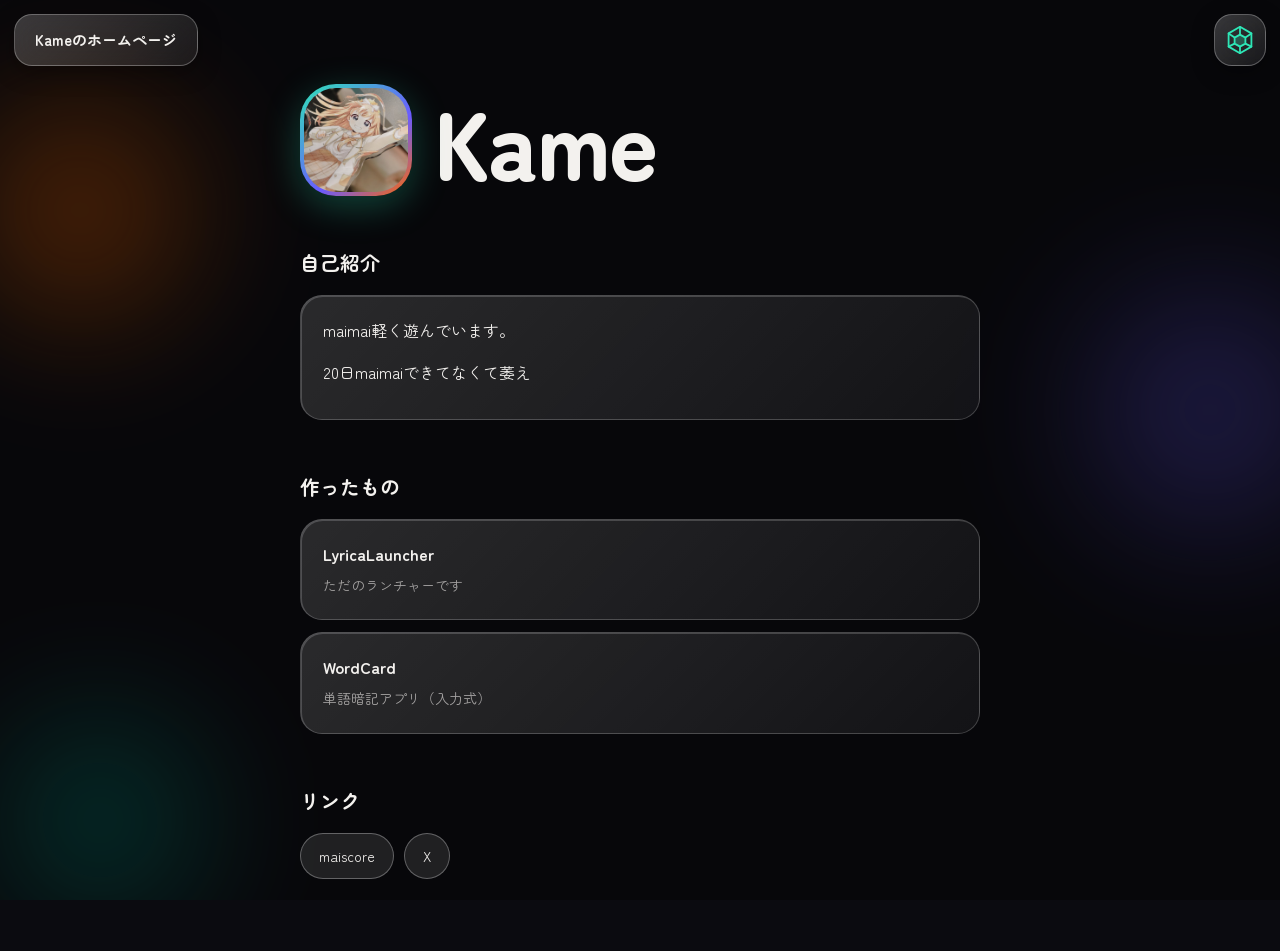
==== index.html @ bab58c32 "Update index.html" ====
<!doctype html>
<html lang="ja">
<head>
<link rel="icon" type="image/png" href="favicon.png">
<meta charset="utf-8">
<meta name="viewport" content="width=device-width,initial-scale=1,viewport-fit=cover">
<meta name="theme-color" content="#0b0b10">
<title>Kame</title>
<meta name="description" content="Kame の自己紹介ページ">
<link rel="preconnect" href="https://fonts.googleapis.com">
<link rel="preconnect" href="https://fonts.gstatic.com" crossorigin>
<link href="https://fonts.googleapis.com/css2?family=Zen+Maru+Gothic:wght@500;700;900&display=swap" rel="stylesheet">
<link rel="stylesheet" href="style.css">
</head>
<body>
<div class="bg" aria-hidden="true"><i></i><i></i><i></i></div>
<main id="top">
  <div class="hero">
    <!-- アイコン。ここを5回続けてタップすると隠しページへ -->
    <button class="avatar" id="shell" type="button" aria-label="Kame のアイコン">
      <img src="icon.jpg" width="104" height="104" alt="">
    </button>
    <h1>Kame</h1>
  </div>
  <p class="lead"></p>

  <h2 id="about">自己紹介</h2>
  <div class="glass">
    <p>maimai軽く遊んでいます。</p>
    <p>20日maimaiできてなくて萎え</p>
  </div>

  <h2 id="works">作ったもの</h2>
  <ul class="list">
    <li class="glass"><b>LyricaLauncher</b><span>ただのランチャーです</span></li>
    <li class="glass"><b>WordCard</b><span>単語暗記アプリ（入力式）</span></li>
  </ul>

  <h2>リンク</h2>
  <div class="links">
    <a class="pill" href="https://maiscore.net/user/kameeeee" target="_blank" rel="noopener">maiscore</a>
    <a class="pill" href="https://x.com/Kamekun242">X</a>
  </div>
</main>
<script>
// 隠しページへの入口: 甲羅を3秒以内に5回タップ
const SECRET = "kamestore-x7q2.html"; // 隠しページのファイル名(変えたらここも)
let taps = [];
document.getElementById("shell").addEventListener("click", () => {
  const now = Date.now();
  taps = taps.filter(t => now - t < 3000).concat(now);
  if (taps.length >= 5) location.href = SECRET;
});

</script>
<script src="menu.js"></script>
</body>
</html>
---- style.css ----
:root{--ink:#0b0b10;--text:#f3f1ee;--dim:rgba(243,241,238,.62);--accent:#2ee6b6;--accent-ink:#04231b;--glass-a:rgba(255,255,255,.14);--glass-b:rgba(255,255,255,.05);}
*{box-sizing:border-box}
html{color-scheme:dark;scroll-behavior:smooth;-webkit-text-size-adjust:100%;text-size-adjust:100%;scroll-padding-top:84px}
html.menu-open{overflow:hidden}
body{margin:0;min-height:100vh;min-height:100svh;background:var(--ink);color:var(--text);font-family:"Zen Maru Gothic","Hiragino Maru Gothic ProN","Hiragino Sans","Noto Sans JP",system-ui,sans-serif;line-height:1.85;-webkit-font-smoothing:antialiased;overflow-x:hidden}
/* 背景: ぼかした色のにじみ(アプリと同じ) */
.bg{position:fixed;inset:0;z-index:-1;overflow:hidden;background:var(--ink)}
.bg i{position:absolute;border-radius:50%;filter:blur(60px);will-change:transform}
/* Kame Store アプリと同じ配置・大きさ・濃さのにじみ */
.bg i:nth-child(1){width:340px;height:340px;left:-90px;top:40px;background:radial-gradient(closest-side,rgba(255,106,0,.55),rgba(255,106,0,0))}
.bg i:nth-child(2){width:380px;height:380px;right:-120px;top:calc(50% - 230px);background:radial-gradient(closest-side,rgba(106,91,255,.45),rgba(106,91,255,0))}
.bg i:nth-child(3){width:320px;height:320px;left:-60px;bottom:-80px;background:radial-gradient(closest-side,rgba(0,194,168,.40),rgba(0,194,168,0))}
.bg::after{content:"";position:absolute;inset:0;background:rgba(0,0,0,.35)}
main{width:min(680px,100% - 40px - env(safe-area-inset-left) - env(safe-area-inset-right));margin:0 auto;padding:56px 0 72px}
a{color:var(--accent);text-underline-offset:3px}
a:focus-visible,button:focus-visible{outline:2px solid var(--accent);outline-offset:3px;border-radius:8px}
.glass{border-radius:22px;padding:20px 22px;background:linear-gradient(135deg,var(--glass-a),var(--glass-b));border:1px solid rgba(255,255,255,.2);box-shadow:inset 1px 1px 0 rgba(255,255,255,.18)}
h1{font-size:clamp(64px,19vw,112px);line-height:1;margin:0;font-weight:900;letter-spacing:-.02em}
h2{font-size:20px;margin:48px 0 14px;font-weight:700}
p{margin:0 0 12px}
.lead{font-size:18px;color:var(--dim);margin-top:14px}
.hero{display:flex;align-items:center;gap:22px;margin-bottom:8px}
.hero h1{font-size:clamp(52px,15vw,96px)}
.avatar{position:relative;flex:none;width:112px;height:112px;padding:4px;border:0;border-radius:36px;cursor:default;-webkit-tap-highlight-color:transparent;background:linear-gradient(140deg,#2ee6b6,#6a5bff 60%,#ff6a00);box-shadow:0 10px 36px rgba(46,230,182,.28),0 2px 8px rgba(0,0,0,.4)}
.avatar img{display:block;width:100%;height:100%;border-radius:32px;object-fit:cover;background:#1a1a22}

.list{display:grid;gap:12px;padding:0;margin:0;list-style:none}
.list b{display:block;font-size:16px}
.list span{color:var(--dim);font-size:14px}
.links{display:flex;flex-wrap:wrap;gap:10px}
.pill{display:inline-block;padding:9px 18px;border-radius:50px;border:1px solid rgba(255,255,255,.3);background:rgba(255,255,255,.1);color:var(--text);text-decoration:none;font-size:14px}
.btn{display:block;text-align:center;padding:15px 22px;border-radius:50px;background:var(--accent);color:var(--accent-ink);font-weight:900;font-size:17px;text-decoration:none}
.steps{padding-left:1.4em;margin:0}
.steps li{margin-bottom:8px}
.meta{display:grid;grid-template-columns:auto 1fr;gap:6px 16px;font-size:13px;color:var(--dim);margin:0}
.meta dt{white-space:nowrap}.meta dd{margin:0;word-break:break-all;color:var(--text)}
.app{display:flex;align-items:center;gap:18px;margin-bottom:22px}
.icon{flex:none;width:84px;height:84px;border-radius:24px;display:grid;place-items:center;font-size:42px;font-weight:900;color:#fff;background:linear-gradient(135deg,#ff6a00,#ff9e40)}
.app h1{font-size:34px}
.app p{margin:0;color:var(--dim);font-size:14px}
.back{display:inline-block;margin-bottom:28px;font-size:14px}

/* メニュー(右上の甲羅) */
.menu{position:fixed;top:max(14px,env(safe-area-inset-top));right:max(14px,env(safe-area-inset-right));z-index:10}
.menu-btn{position:relative;z-index:2;display:grid;place-items:center;width:52px;height:52px;padding:0;border-radius:18px;border:1px solid rgba(255,255,255,.28);background:linear-gradient(135deg,rgba(255,255,255,.2),rgba(255,255,255,.07));-webkit-backdrop-filter:blur(14px);backdrop-filter:blur(14px);cursor:pointer;box-shadow:0 6px 22px rgba(0,0,0,.35)}
.menu-btn svg{width:30px;height:30px}
.menu-btn .core{fill:rgba(46,230,182,.25);transition:fill .2s}
.menu-btn[aria-expanded="true"] .core{fill:#2ee6b6}
.menu-panel{z-index:1;position:absolute;top:60px;right:0;min-width:200px;padding:8px;border-radius:20px;border:1px solid rgba(255,255,255,.25);background:rgba(20,20,28,.72);-webkit-backdrop-filter:blur(20px);backdrop-filter:blur(20px);box-shadow:0 14px 40px rgba(0,0,0,.5)}
.menu-panel[hidden]{display:none}
.menu-panel a{display:block;padding:11px 16px;border-radius:12px;color:var(--text);text-decoration:none;font-size:15px}
.menu-panel a:hover,.menu-panel a:focus-visible{background:rgba(255,255,255,.1)}
.menu-panel hr{border:0;border-top:1px solid rgba(255,255,255,.14);margin:6px 8px}
@media (prefers-reduced-motion:no-preference){.menu-panel{animation:pop .16s ease-out}@keyframes pop{from{opacity:0;transform:translateY(-6px) scale(.97)}}}
.menu + main{padding-top:84px}

/* 長い文字列でレイアウトが崩れないように */
.glass,.pill{overflow-wrap:anywhere}
.pill{min-height:44px;line-height:26px}

/* ===== スマホ向け ===== */
@media (max-width:640px){
  main{padding:40px 0 56px}
  .menu + main{padding-top:84px}
  .hero{gap:16px}
  .avatar{width:92px;height:92px;border-radius:30px}
  .avatar img{border-radius:26px}
  h2{font-size:19px;margin:36px 0 12px}
  .glass{padding:16px 18px;border-radius:20px}
  .bg i{filter:blur(40px)}

  .menu-btn{width:56px;height:56px;border-radius:20px}
  .menu-btn svg{width:32px;height:32px}

  /* メニュー: 全画面表示 */
  .menu-panel{
    position:fixed;inset:0;min-width:0;
    display:flex;flex-direction:column;justify-content:center;justify-content:safe center;gap:4px;
    padding:calc(88px + env(safe-area-inset-top)) max(28px,env(safe-area-inset-right)) calc(40px + env(safe-area-inset-bottom)) max(28px,env(safe-area-inset-left));
    border:0;border-radius:0;
    background:rgba(11,11,16,.88);
    -webkit-backdrop-filter:blur(28px);backdrop-filter:blur(28px);
    box-shadow:none;overflow-y:auto;
  }
  .menu-panel[hidden]{display:none}
  .menu-panel a{padding:16px 20px;border-radius:18px;font-size:24px;font-weight:700;text-align:center}
  .menu-panel a:active{background:rgba(255,255,255,.12)}
  .menu-panel hr{margin:12px 24px}
  .menu-panel a[target]{font-size:19px;font-weight:500;color:var(--dim)}
}
@media (max-width:640px) and (prefers-reduced-motion:no-preference){
  .menu-panel{animation:fade .18s ease-out}
  @keyframes fade{from{opacity:0}}
}

/* ブログ */
.post{margin-bottom:12px}
.post time{display:block;color:var(--dim);font-size:12px;line-height:1.4}
.post h3{margin:4px 0 8px;font-size:17px;line-height:1.5}
.post p:last-child{margin-bottom:0}

/* maimai・好きなもの */
.sub{font-size:clamp(40px,12vw,64px)}
.meta-card .meta{font-size:14px;gap:8px 18px}
.tags{display:flex;flex-wrap:wrap;gap:8px;padding:0;margin:0;list-style:none}
.tags li{padding:6px 14px;border-radius:50px;border:1px solid rgba(255,255,255,.25);background:rgba(255,255,255,.08);font-size:14px}
.check{padding:0;margin:0;list-style:none}
.check li{margin-bottom:6px}
.check li::before{content:"□ ";color:var(--accent)}
.check li.done{color:var(--dim);text-decoration:line-through}
.check li.done::before{content:"■ "}

/* 左上のサイト名(メニューボタンと同じ高さ) */
.brand{position:fixed;top:max(14px,env(safe-area-inset-top));left:max(14px,env(safe-area-inset-left));z-index:9;display:flex;align-items:center;height:52px;padding:0 20px;border-radius:18px;border:1px solid rgba(255,255,255,.28);background:linear-gradient(135deg,rgba(255,255,255,.2),rgba(255,255,255,.07));-webkit-backdrop-filter:blur(14px);backdrop-filter:blur(14px);box-shadow:0 6px 22px rgba(0,0,0,.35);color:var(--text);text-decoration:none;font-weight:700;font-size:15px;white-space:nowrap}
@media (max-width:640px){.brand{height:56px;border-radius:20px;padding:0 18px;font-size:14px}}

.menu-panel a[aria-current="page"]{color:var(--accent)}

/* maimai: 曲カード(ジャケット + 開くと詳細) */
.song{padding:0;overflow:hidden}
.song summary{display:flex;align-items:center;gap:14px;padding:12px 18px 12px 12px;cursor:pointer;list-style:none;-webkit-tap-highlight-color:transparent}
.song summary::-webkit-details-marker{display:none}
.song summary::after{content:"";flex:none;width:8px;height:8px;margin-left:auto;border-right:2px solid var(--dim);border-bottom:2px solid var(--dim);transform:rotate(45deg);transition:transform .2s}
.song[open] summary::after{transform:rotate(-135deg)}
.song-cover{position:relative;flex:none;width:64px;height:64px;border-radius:14px;overflow:hidden;display:grid;place-items:center;font-size:26px;color:rgba(255,255,255,.85);background:linear-gradient(135deg,rgba(106,91,255,.6),rgba(46,230,182,.45));box-shadow:0 4px 14px rgba(0,0,0,.35)}
.song-cover img{position:absolute;inset:0;width:100%;height:100%;object-fit:cover}
.song-title{flex:1;min-width:0}
.song-title b{overflow-wrap:anywhere;line-height:1.5}
.song-body{padding:2px 18px 18px;border-top:1px solid rgba(255,255,255,.12)}
.song-body .meta{margin:14px 0 10px;font-size:14px;gap:8px 18px}
.song-body p{margin:0;font-size:14px;color:var(--dim)}

/* ガジェット一覧：画像を1枚ずつ表示 */
.gadget-list{gap:12px}
.gadget-card{display:flex;align-items:center;gap:16px;min-height:116px;padding:14px;overflow:hidden}
.gadget-photo{position:relative;flex:none;width:88px;height:88px;border-radius:22px;overflow:hidden;display:grid;place-items:center;background:linear-gradient(135deg,rgba(106,91,255,.7),rgba(46,230,182,.55));box-shadow:0 4px 14px rgba(0,0,0,.28)}
.gadget-photo img{position:absolute;inset:0;width:100%;height:100%;object-fit:cover}
.gadget-fallback{font-size:34px;line-height:1}
.gadget-info{min-width:0;display:flex;flex-direction:column;gap:2px}
.gadget-info b{display:block;font-size:16px;line-height:1.5;overflow-wrap:anywhere}
.gadget-info span{color:var(--dim);font-size:14px;overflow-wrap:anywhere}
@media(max-width:640px){.gadget-card{min-height:104px;padding:12px;gap:14px}.gadget-photo{width:76px;height:76px;border-radius:20px}.gadget-info b{font-size:15px}}
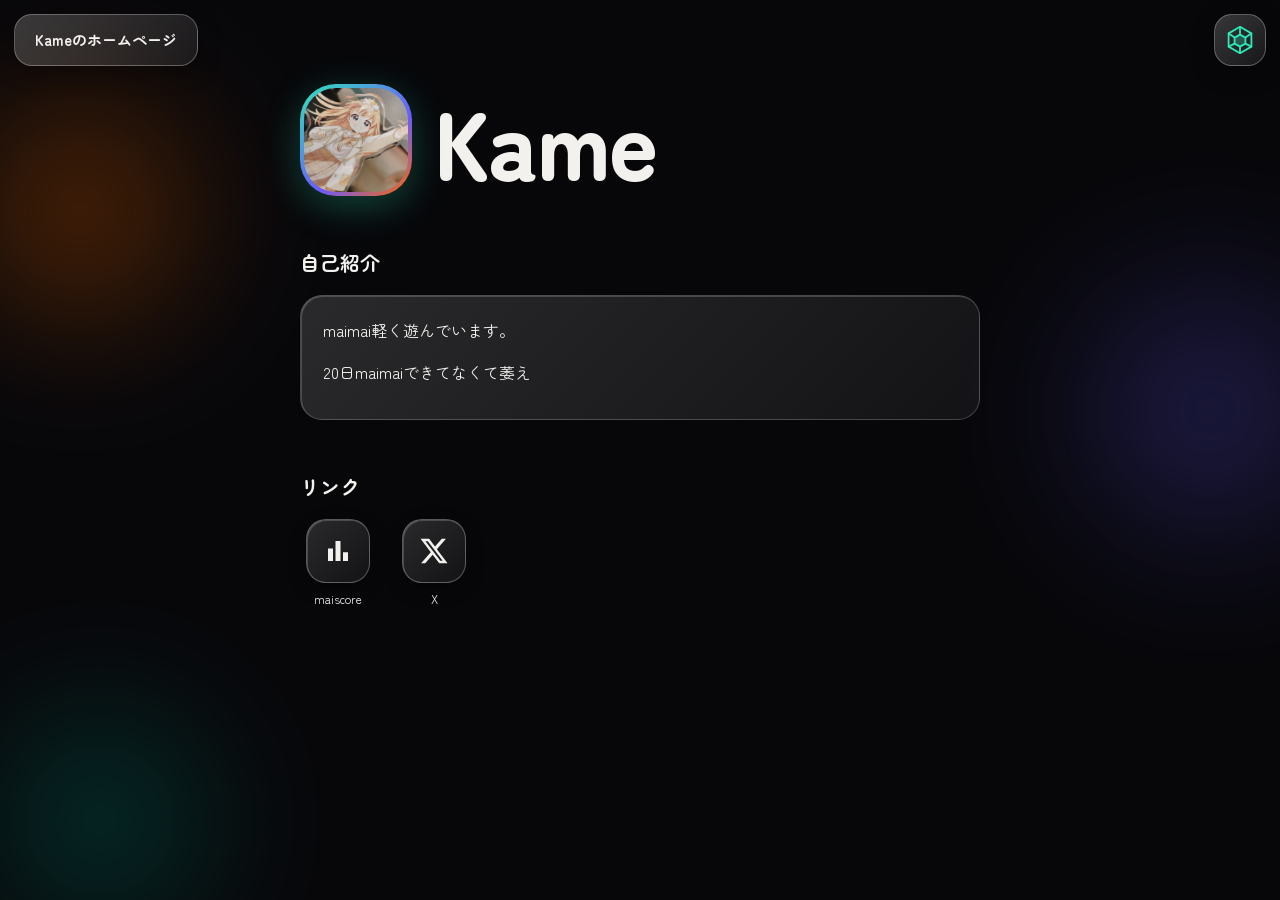
==== commit b641ee9a: "Add files via upload" ====
--- a/index.html
+++ b/index.html
@@ -30,16 +30,11 @@
     <p>20日maimaiできてなくて萎え</p>
   </div>
 
-  <h2 id="works">作ったもの</h2>
-  <ul class="list">
-    <li class="glass"><b>LyricaLauncher</b><span>ただのランチャーです</span></li>
-    <li class="glass"><b>WordCard</b><span>単語暗記アプリ（入力式）</span></li>
-  </ul>
-
   <h2>リンク</h2>
-  <div class="links">
-    <a class="pill" href="https://maiscore.net/user/kameeeee" target="_blank" rel="noopener">maiscore</a>
-    <a class="pill" href="https://x.com/Kamekun242">X</a>
+  <div class="link-tiles">
+    <!-- アイコンを画像にしたいときは、svg の代わりに <img src="icons/名前.png" alt=""> を入れてください -->
+    <a class="tile" href="https://maiscore.net/user/kameeeee" target="_blank" rel="noopener"><span class="tile-ico"><svg viewBox="0 0 24 24" aria-hidden="true"><path d="M4 20V10h4v10zm6 0V4h4v16zm6 0v-7h4v7z"/></svg></span><span>maiscore</span></a>
+    <a class="tile" href="https://x.com/Kamekun242" target="_blank" rel="noopener"><span class="tile-ico"><svg viewBox="0 0 24 24" aria-hidden="true"><path d="M18.244 2.25h3.308l-7.227 8.26 8.502 11.24H16.17l-5.214-6.817L4.99 21.75H1.68l7.73-8.835L1.254 2.25H8.08l4.713 6.231zm-1.161 17.52h1.833L7.084 4.126H5.117z"/></svg></span><span>X</span></a>
   </div>
 </main>
 <script>
@@ -53,6 +48,6 @@
 });
 
 </script>
-<script src="menu.js"></script>
+<script src="menu.js?v=5"></script>
 </body>
 </html>
--- a/style.css
+++ b/style.css
@@ -141,3 +141,32 @@
 .gadget-info span{color:var(--dim);font-size:14px;overflow-wrap:anywhere}
 @media(max-width:640px){.gadget-card{min-height:104px;padding:12px;gap:14px}.gadget-photo{width:76px;height:76px;border-radius:20px}.gadget-info b{font-size:15px}}
 
+
+/* maimai: レーティング表 */
+.rt-sum{display:flex;align-items:baseline;justify-content:space-between;gap:12px;flex-wrap:wrap}
+.rt-sum b{font-size:34px;line-height:1.2;font-weight:900;color:var(--accent)}
+.rt-sum span{font-size:13px;color:var(--dim)}
+.rt-group{padding:0;overflow:hidden;margin-top:12px}
+.rt-group summary{display:flex;align-items:center;gap:10px;padding:14px 18px;cursor:pointer;list-style:none;font-weight:700;-webkit-tap-highlight-color:transparent}
+.rt-group summary::-webkit-details-marker{display:none}
+.rt-group summary small{margin-left:auto;font-weight:500;color:var(--dim);font-size:13px}
+.rt-group summary::after{content:"";flex:none;width:8px;height:8px;border-right:2px solid var(--dim);border-bottom:2px solid var(--dim);transform:rotate(45deg);transition:transform .2s}
+.rt-group[open] summary::after{transform:rotate(-135deg)}
+.rt-list{margin:0;padding:0 0 6px;list-style:none;border-top:1px solid rgba(255,255,255,.12)}
+.rt-list li{display:grid;grid-template-columns:28px 1fr auto;align-items:center;gap:10px;padding:10px 18px;border-bottom:1px solid rgba(255,255,255,.07)}
+.rt-list li:last-child{border-bottom:0}
+.rt-n{font-size:12px;color:var(--dim);text-align:right}
+.rt-t{min-width:0}
+.rt-t b{display:block;font-size:15px;line-height:1.45;overflow-wrap:anywhere}
+.rt-t span{font-size:12px;color:var(--dim)}
+.rt-t em{font-style:normal;color:var(--accent);font-weight:700;margin-left:4px}
+.rt-v{font-size:20px;font-weight:900;font-variant-numeric:tabular-nums}
+.rt-note{font-size:12px;color:var(--dim);margin:10px 4px 0}
+
+/* リンク: アイコン + 下に名前 */
+.link-tiles{display:flex;flex-wrap:wrap;gap:20px}
+.tile{display:flex;flex-direction:column;align-items:center;gap:8px;width:76px;color:var(--text);text-decoration:none;font-size:12px;line-height:1.3;text-align:center;-webkit-tap-highlight-color:transparent}
+.tile-ico{display:grid;place-items:center;width:64px;height:64px;border-radius:20px;overflow:hidden;border:1px solid rgba(255,255,255,.28);background:linear-gradient(135deg,var(--glass-a),var(--glass-b));box-shadow:inset 1px 1px 0 rgba(255,255,255,.18),0 6px 18px rgba(0,0,0,.3);transition:transform .15s}
+.tile:active .tile-ico{transform:scale(.93)}
+.tile-ico svg{width:30px;height:30px;fill:currentColor}
+.tile-ico img{width:100%;height:100%;object-fit:cover}
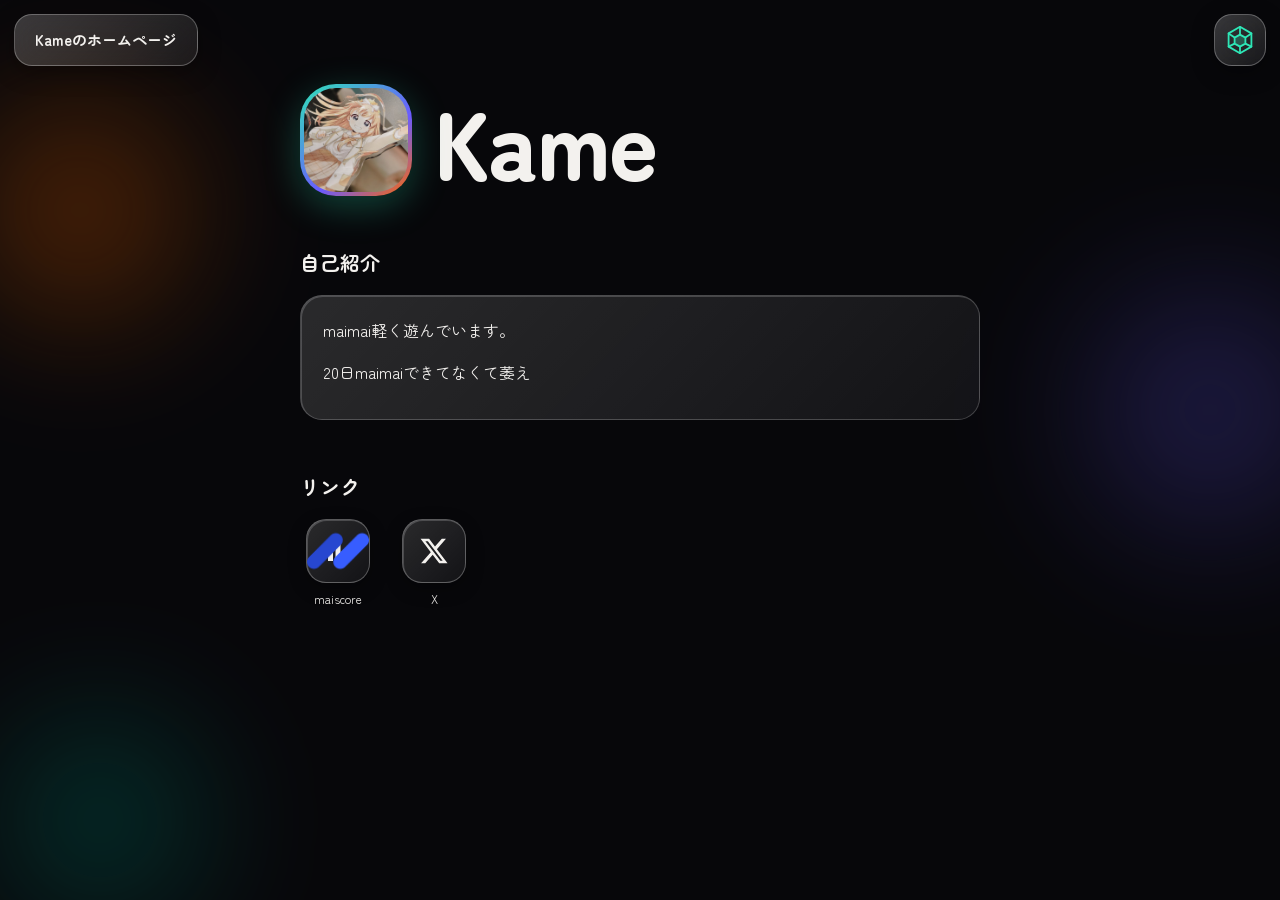
==== commit e8d4e6c6: "Add files via upload" ====
--- a/index.html
+++ b/index.html
@@ -33,7 +33,7 @@
   <h2>リンク</h2>
   <div class="link-tiles">
     <!-- アイコンを画像にしたいときは、svg の代わりに <img src="icons/名前.png" alt=""> を入れてください -->
-    <a class="tile" href="https://maiscore.net/user/kameeeee" target="_blank" rel="noopener"><span class="tile-ico"><svg viewBox="0 0 24 24" aria-hidden="true"><path d="M4 20V10h4v10zm6 0V4h4v16zm6 0v-7h4v7z"/></svg></span><span>maiscore</span></a>
+    <a class="tile" href="https://maiscore.net/user/kameeeee" target="_blank" rel="noopener"><span class="tile-ico"><svg viewBox="0 0 24 24" aria-hidden="true"><path d="M4 20V10h4v10zm6 0V4h4v16zm6 0v-7h4v7z"/></svg><img src="icons/maiscore.png" alt="" onerror="this.remove()"></span><span>maiscore</span></a>
     <a class="tile" href="https://x.com/Kamekun242" target="_blank" rel="noopener"><span class="tile-ico"><svg viewBox="0 0 24 24" aria-hidden="true"><path d="M18.244 2.25h3.308l-7.227 8.26 8.502 11.24H16.17l-5.214-6.817L4.99 21.75H1.68l7.73-8.835L1.254 2.25H8.08l4.713 6.231zm-1.161 17.52h1.833L7.084 4.126H5.117z"/></svg></span><span>X</span></a>
   </div>
 </main>
--- a/style.css
+++ b/style.css
@@ -166,7 +166,12 @@
 /* リンク: アイコン + 下に名前 */
 .link-tiles{display:flex;flex-wrap:wrap;gap:20px}
 .tile{display:flex;flex-direction:column;align-items:center;gap:8px;width:76px;color:var(--text);text-decoration:none;font-size:12px;line-height:1.3;text-align:center;-webkit-tap-highlight-color:transparent}
-.tile-ico{display:grid;place-items:center;width:64px;height:64px;border-radius:20px;overflow:hidden;border:1px solid rgba(255,255,255,.28);background:linear-gradient(135deg,var(--glass-a),var(--glass-b));box-shadow:inset 1px 1px 0 rgba(255,255,255,.18),0 6px 18px rgba(0,0,0,.3);transition:transform .15s}
+.tile-ico{position:relative;display:grid;place-items:center;width:64px;height:64px;border-radius:20px;overflow:hidden;border:1px solid rgba(255,255,255,.28);background:linear-gradient(135deg,var(--glass-a),var(--glass-b));box-shadow:inset 1px 1px 0 rgba(255,255,255,.18),0 6px 18px rgba(0,0,0,.3);transition:transform .15s}
 .tile:active .tile-ico{transform:scale(.93)}
 .tile-ico svg{width:30px;height:30px;fill:currentColor}
-.tile-ico img{width:100%;height:100%;object-fit:cover}
+.tile-ico img{position:absolute;inset:0;width:100%;height:100%;object-fit:cover}
+
+/* ページ下の著作権表記 */
+.copyright{margin-top:56px;padding-top:18px;border-top:1px solid rgba(255,255,255,.12)}
+.copyright p{margin:0 0 6px;font-size:11px;line-height:1.7;color:var(--dim)}
+.copyright a{color:var(--dim)}
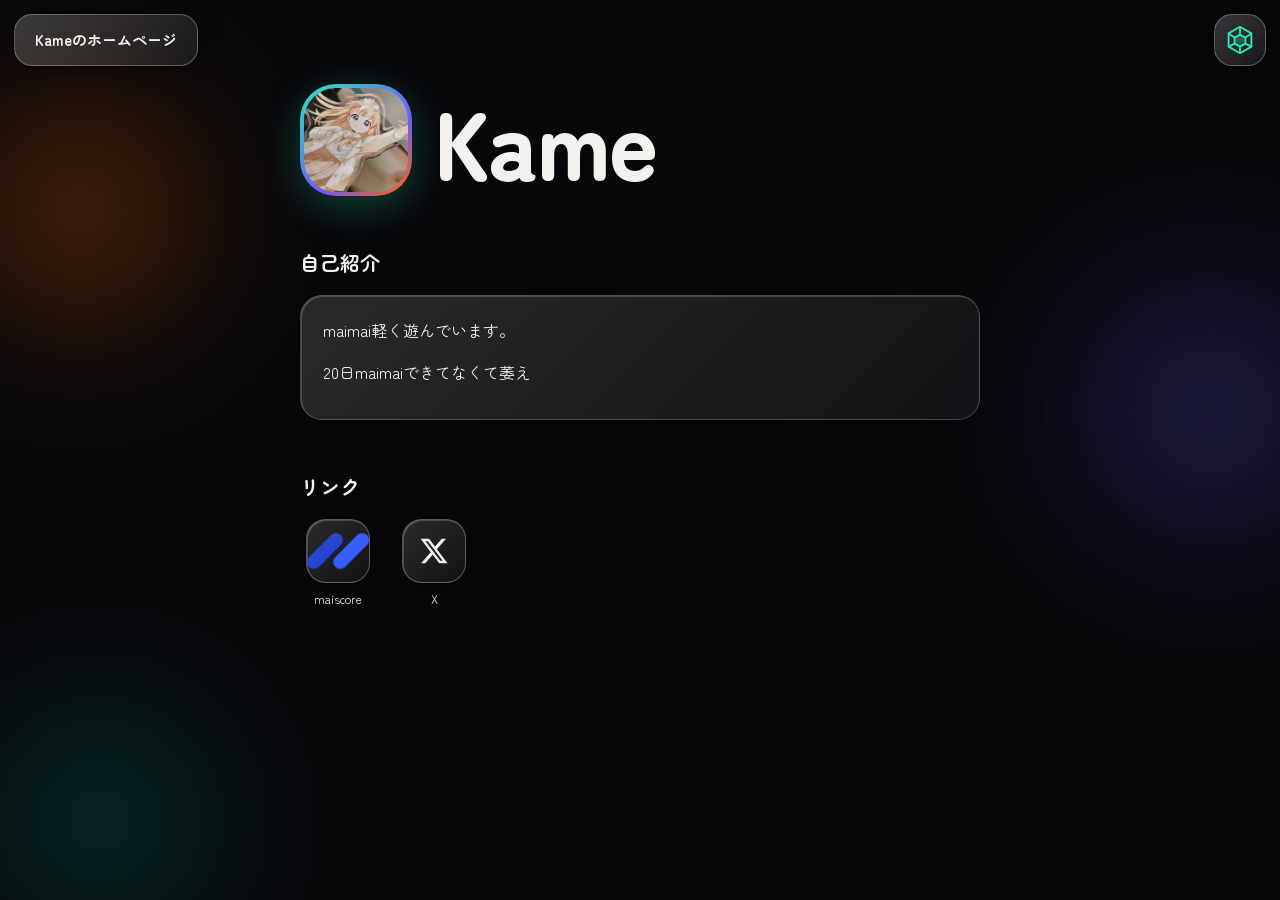
==== commit e24d837f: "Add files via upload" ====
--- a/index.html
+++ b/index.html
@@ -33,7 +33,7 @@
   <h2>リンク</h2>
   <div class="link-tiles">
     <!-- アイコンを画像にしたいときは、svg の代わりに <img src="icons/名前.png" alt=""> を入れてください -->
-    <a class="tile" href="https://maiscore.net/user/kameeeee" target="_blank" rel="noopener"><span class="tile-ico"><svg viewBox="0 0 24 24" aria-hidden="true"><path d="M4 20V10h4v10zm6 0V4h4v16zm6 0v-7h4v7z"/></svg><img src="icons/maiscore.png" alt="" onerror="this.remove()"></span><span>maiscore</span></a>
+    <a class="tile" href="https://maiscore.net/user/kameeeee" target="_blank" rel="noopener"><span class="tile-ico"><svg viewBox="0 0 24 24" aria-hidden="true"><path d="M4 20V10h4v10zm6 0V4h4v16zm6 0v-7h4v7z"/></svg><img src="icons/maiscore.png" alt="" onload="this.previousElementSibling.remove()" onerror="this.remove()"></span><span>maiscore</span></a>
     <a class="tile" href="https://x.com/Kamekun242" target="_blank" rel="noopener"><span class="tile-ico"><svg viewBox="0 0 24 24" aria-hidden="true"><path d="M18.244 2.25h3.308l-7.227 8.26 8.502 11.24H16.17l-5.214-6.817L4.99 21.75H1.68l7.73-8.835L1.254 2.25H8.08l4.713 6.231zm-1.161 17.52h1.833L7.084 4.126H5.117z"/></svg></span><span>X</span></a>
   </div>
 </main>
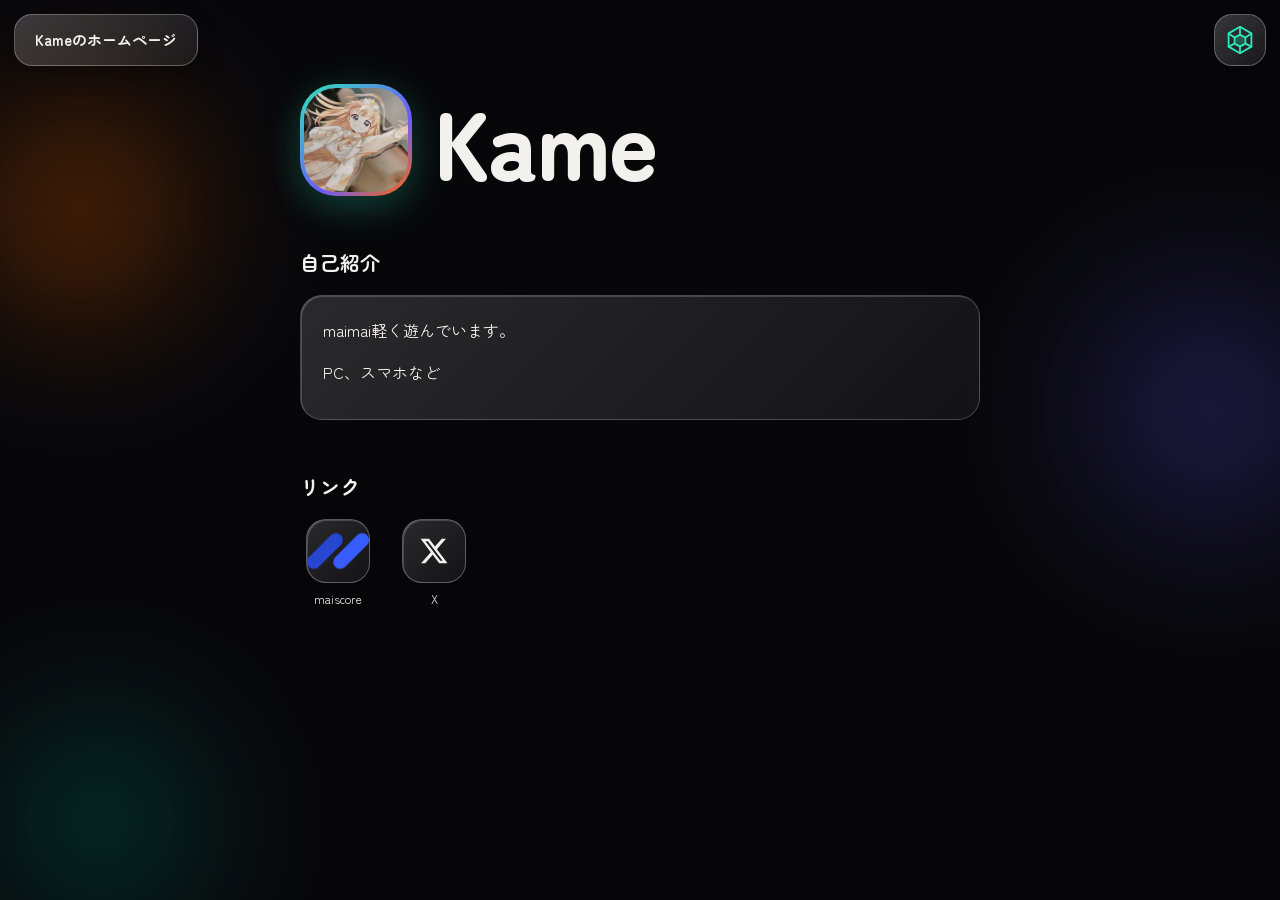
==== commit b9e1ce42: "Update index.html" ====
--- a/index.html
+++ b/index.html
@@ -5,6 +5,12 @@
 <meta charset="utf-8">
 <meta name="viewport" content="width=device-width,initial-scale=1,viewport-fit=cover">
 <meta name="theme-color" content="#0b0b10">
+<link rel="manifest" href="manifest.webmanifest">
+<link rel="apple-touch-icon" href="apple-touch-icon.png">
+<meta name="mobile-web-app-capable" content="yes">
+<meta name="apple-mobile-web-app-capable" content="yes">
+<meta name="apple-mobile-web-app-title" content="Kame">
+<meta name="apple-mobile-web-app-status-bar-style" content="black">
 <title>Kame</title>
 <meta name="description" content="Kame の自己紹介ページ">
 <link rel="preconnect" href="https://fonts.googleapis.com">
@@ -27,7 +33,7 @@
   <h2 id="about">自己紹介</h2>
   <div class="glass">
     <p>maimai軽く遊んでいます。</p>
-    <p>20日maimaiできてなくて萎え</p>
+    <p>PC、スマホなど</p>
   </div>
 
   <h2>リンク</h2>
@@ -35,6 +41,12 @@
     <!-- アイコンを画像にしたいときは、svg の代わりに <img src="icons/名前.png" alt=""> を入れてください -->
     <a class="tile" href="https://maiscore.net/user/kameeeee" target="_blank" rel="noopener"><span class="tile-ico"><svg viewBox="0 0 24 24" aria-hidden="true"><path d="M4 20V10h4v10zm6 0V4h4v16zm6 0v-7h4v7z"/></svg><img src="icons/maiscore.png" alt="" onload="this.previousElementSibling.remove()" onerror="this.remove()"></span><span>maiscore</span></a>
     <a class="tile" href="https://x.com/Kamekun242" target="_blank" rel="noopener"><span class="tile-ico"><svg viewBox="0 0 24 24" aria-hidden="true"><path d="M18.244 2.25h3.308l-7.227 8.26 8.502 11.24H16.17l-5.214-6.817L4.99 21.75H1.68l7.73-8.835L1.254 2.25H8.08l4.713 6.231zm-1.161 17.52h1.833L7.084 4.126H5.117z"/></svg></span><span>X</span></a>
+  </div>
+
+  <!-- 訪問者カウンター (Moe-Counter)。@の後ろの名前が、カウントを分ける名前です。他の人と同じ名前だと数が混ざるので、変えるときは長めの名前にしてください -->
+  <div class="counter">
+    <p>訪問者数</p>
+    <img src="https://count.getloli.com/@kame0624-home?theme=moebooru" alt="訪問者数" loading="lazy" onerror="this.closest('.counter').remove()">
   </div>
 </main>
 <script>
@@ -48,6 +60,6 @@
 });
 
 </script>
-<script src="menu.js?v=5"></script>
+<script src="menu.js?v=7"></script>
 </body>
 </html>
--- a/style.css
+++ b/style.css
@@ -46,7 +46,7 @@
 .menu-btn svg{width:30px;height:30px}
 .menu-btn .core{fill:rgba(46,230,182,.25);transition:fill .2s}
 .menu-btn[aria-expanded="true"] .core{fill:#2ee6b6}
-.menu-panel{z-index:1;position:absolute;top:60px;right:0;min-width:200px;padding:8px;border-radius:20px;border:1px solid rgba(255,255,255,.25);background:rgba(20,20,28,.72);-webkit-backdrop-filter:blur(20px);backdrop-filter:blur(20px);box-shadow:0 14px 40px rgba(0,0,0,.5)}
+.menu-panel{z-index:1;position:absolute;top:60px;right:0;min-width:200px;padding:8px;border-radius:20px;border:1px solid rgba(255,255,255,.25);background:rgba(20,20,28,.55);-webkit-backdrop-filter:blur(6px);backdrop-filter:blur(6px);box-shadow:0 14px 40px rgba(0,0,0,.5)}
 .menu-panel[hidden]{display:none}
 .menu-panel a{display:block;padding:11px 16px;border-radius:12px;color:var(--text);text-decoration:none;font-size:15px}
 .menu-panel a:hover,.menu-panel a:focus-visible{background:rgba(255,255,255,.1)}
@@ -78,8 +78,8 @@
     display:flex;flex-direction:column;justify-content:center;justify-content:safe center;gap:4px;
     padding:calc(88px + env(safe-area-inset-top)) max(28px,env(safe-area-inset-right)) calc(40px + env(safe-area-inset-bottom)) max(28px,env(safe-area-inset-left));
     border:0;border-radius:0;
-    background:rgba(11,11,16,.88);
-    -webkit-backdrop-filter:blur(28px);backdrop-filter:blur(28px);
+    background:rgba(11,11,16,.55);
+    -webkit-backdrop-filter:blur(6px);backdrop-filter:blur(6px);
     box-shadow:none;overflow-y:auto;
   }
   .menu-panel[hidden]{display:none}
@@ -175,3 +175,27 @@
 .copyright{margin-top:56px;padding-top:18px;border-top:1px solid rgba(255,255,255,.12)}
 .copyright p{margin:0 0 6px;font-size:11px;line-height:1.7;color:var(--dim)}
 .copyright a{color:var(--dim)}
+
+/* 訪問者カウンター(Moe-Counter) */
+.counter{margin-top:56px;text-align:center}
+.counter p{margin:0 0 10px;font-size:13px;color:var(--dim)}
+.counter img{display:inline-block;max-width:100%;height:auto;max-height:76px;image-rendering:pixelated}
+
+/* maimai: レーティング推移 */
+.hist-sum{display:flex;align-items:baseline;gap:12px;flex-wrap:wrap;margin-bottom:6px}
+.hist-sum b{font-size:34px;line-height:1.2;font-weight:900;color:var(--accent)}
+.hist-sum span{font-size:13px;color:var(--dim)}
+.hist-chart{margin-top:6px}
+.hist-chart svg{display:block;width:100%;height:auto;overflow:visible}
+
+/* ---- ページ切り替えのアニメーション ----
+   ページ全体がふわっと入れ替わる(Chrome / Safari の「ページ間トランジション」を使用)。
+   注意: .menu や .brand に view-transition-name を付けると、中のすりガラス(backdrop-filter)が効かなくなるので付けないこと。
+   動きを減らす設定の人には出さない */
+@media (prefers-reduced-motion: no-preference) {
+  @view-transition { navigation: auto; }
+  ::view-transition-old(root) { animation: kame-out .12s ease-in both; }
+  ::view-transition-new(root) { animation: kame-in .26s ease-out both; }
+}
+@keyframes kame-out { to { opacity: 0; } }
+@keyframes kame-in { from { opacity: 0; } }
